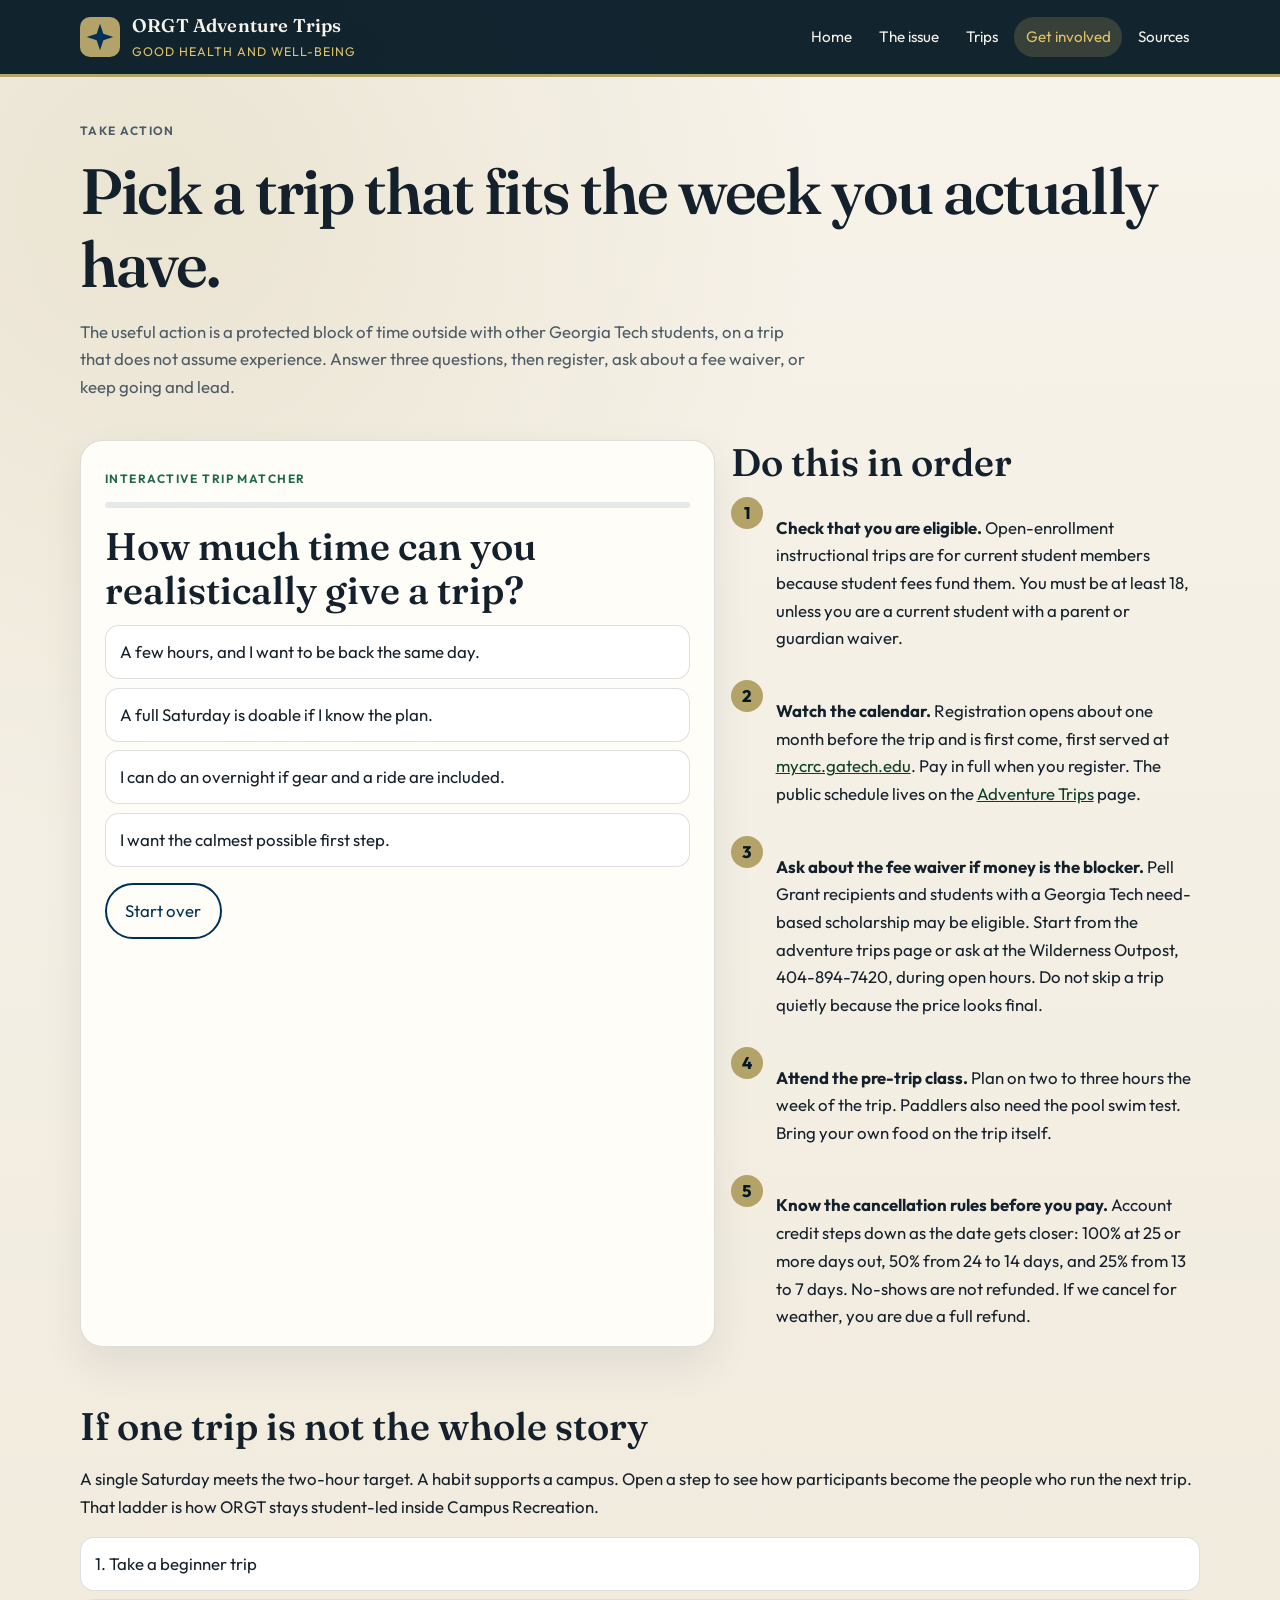
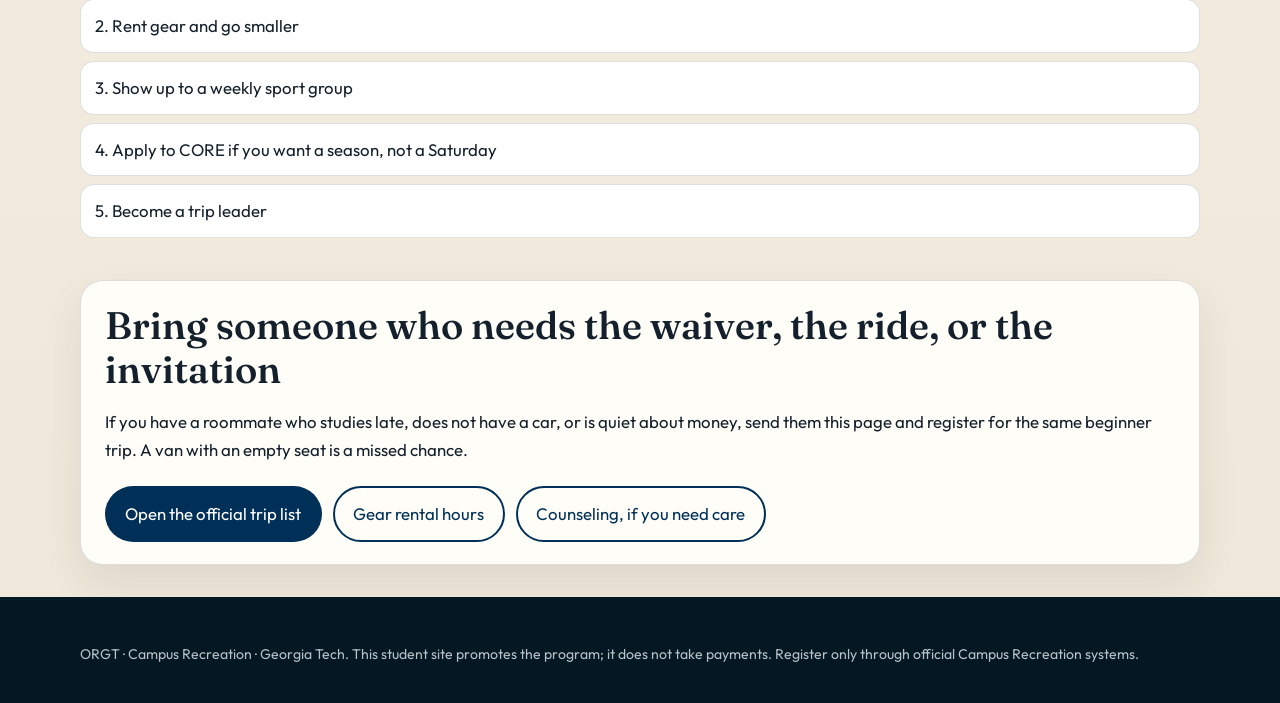
==== get-involved.html @ 02863498 "finish init" ====
<!DOCTYPE html>
<html lang="en">
<head>
  <meta charset="utf-8">
  <meta name="viewport" content="width=device-width, initial-scale=1">
  <title>Get involved | ORGT Adventure Trips</title>
  <meta name="description" content="Match a beginner ORGT trip to your week, then register, waive a fee if you qualify, or train to lead.">
  <link rel="preconnect" href="https://fonts.googleapis.com">
  <link rel="preconnect" href="https://fonts.gstatic.com" crossorigin>
  <link href="https://fonts.googleapis.com/css2?family=Fraunces:opsz,wght@9..144,500;9..144,620&family=Outfit:wght@400;560;700&display=swap" rel="stylesheet">
  <link rel="stylesheet" href="css/styles.css">
</head>
<body>
  <a class="skip" href="#main">Skip to content</a>
  <header class="site-header">
    <div class="header-inner">
      <a class="brand" href="index.html">
        <svg class="brand-mark" viewBox="0 0 48 48" aria-hidden="true"><rect width="48" height="48" rx="12" fill="#b3a369"/><path d="M24 8l4 12 12 4-12 4-4 12-4-12-12-4 12-4z" fill="#003057"/></svg>
        <div><strong>ORGT Adventure Trips</strong><span>Good health and well-being</span></div>
      </a>
      <button class="nav-toggle" type="button" aria-expanded="false" aria-controls="site-nav">Menu</button>
      <nav class="nav" id="site-nav" aria-label="Primary">
        <a href="index.html">Home</a>
        <a href="issue.html">The issue</a>
        <a href="trips.html">Trips</a>
        <a href="get-involved.html" aria-current="page">Get involved</a>
        <a href="sources.html">Sources</a>
      </nav>
    </div>
  </header>

  <main id="main">
    <div class="wrap">
      <header class="page-hero">
        <p class="kicker">Take action</p>
        <h1>Pick a trip that fits the week you actually have.</h1>
        <p>The useful action is a protected block of time outside with other Georgia Tech students, on a trip that does not assume experience. Answer three questions, then register, ask about a fee waiver, or keep going and lead.</p>
      </header>

      <section class="section grid-2">
        <div class="panel" data-quiz>
          <p class="kicker">Interactive trip matcher</p>
          <div class="quiz-progress" aria-hidden="true"><span data-progress></span></div>
          <div data-question>
            <h2 data-prompt>Loading</h2>
            <div class="choices" data-choices></div>
          </div>
          <div class="result" data-result hidden></div>
          <p><button class="btn btn-ghost" type="button" data-restart>Start over</button></p>
        </div>
        <div>
          <h2>Do this in order</h2>
          <div class="steps">
            <div class="step"><p><strong>Check that you are eligible.</strong> Open-enrollment instructional trips are for current student members because student fees fund them. You must be at least 18, unless you are a current student with a parent or guardian waiver.</p></div>
            <div class="step"><p><strong>Watch the calendar.</strong> Registration opens about one month before the trip and is first come, first served at <a href="https://mycrc.gatech.edu/">mycrc.gatech.edu</a>. Pay in full when you register. The public schedule lives on the <a href="https://crc.gatech.edu/adventure-trips/">Adventure Trips</a> page.</p></div>
            <div class="step"><p><strong>Ask about the fee waiver if money is the blocker.</strong> Pell Grant recipients and students with a Georgia Tech need-based scholarship may be eligible. Start from the adventure trips page or ask at the Wilderness Outpost, 404-894-7420, during open hours. Do not skip a trip quietly because the price looks final.</p></div>
            <div class="step"><p><strong>Attend the pre-trip class.</strong> Plan on two to three hours the week of the trip. Paddlers also need the pool swim test. Bring your own food on the trip itself.</p></div>
            <div class="step"><p><strong>Know the cancellation rules before you pay.</strong> Account credit steps down as the date gets closer: 100% at 25 or more days out, 50% from 24 to 14 days, and 25% from 13 to 7 days. No-shows are not refunded. If we cancel for weather, you are due a full refund.</p></div>
          </div>
        </div>
      </section>

      <section class="section">
        <h2>If one trip is not the whole story</h2>
        <p>A single Saturday meets the two-hour target. A habit supports a campus. Open a step to see how participants become the people who run the next trip. That ladder is how ORGT stays student-led inside Campus Recreation.</p>
        <div class="timeline" data-timeline>
          <button type="button" aria-expanded="false">1. Take a beginner trip</button>
          <p class="more" hidden>You learn the sport at the level the listing promises, meet a small group, and see whether time outside helps your week. Then invite one friend who thinks this is not for them.</p>
          <button type="button" aria-expanded="false">2. Rent gear and go smaller</button>
          <p class="more" hidden>The Wilderness Outpost rents camping gear, flatwater boats, and bouldering kits, and staff will talk you through a first campsite. Pick-up is generally Thursday and Friday, 2–5 p.m. A rental turns one trip into a practice you control.</p>
          <button type="button" aria-expanded="false">3. Show up to a weekly sport group</button>
          <p class="more" hidden>Between trips, sport groups train on campus: the climbing wall, pool sessions, and meetings for backpacking, biking, and the other sports.</p>
          <button type="button" aria-expanded="false">4. Apply to CORE if you want a season, not a Saturday</button>
          <p class="more" hidden>CORE adds weekly meetings, about one weekend a month, and a student-planned expedition. The published commitment fee has been $200, with financial aid so cost should not stop an application.</p>
          <button type="button" aria-expanded="false">5. Become a trip leader</button>
          <p class="more" hidden>Students who do well can be nominated and trained to lead. The program lasts because this year’s participant becomes next year’s instructor. Ask the staff on your trip about orientation.</p>
        </div>
      </section>

      <section class="section panel">
        <h2>Bring someone who needs the waiver, the ride, or the invitation</h2>
        <p>If you have a roommate who studies late, does not have a car, or is quiet about money, send them this page and register for the same beginner trip. A van with an empty seat is a missed chance.</p>
        <div class="actions">
          <a class="btn btn-primary" href="https://crc.gatech.edu/adventure-trips/">Open the official trip list</a>
          <a class="btn btn-ghost" href="https://crc.gatech.edu/wilderness-outpost/">Gear rental hours</a>
          <a class="btn btn-ghost" href="https://counseling.gatech.edu/">Counseling, if you need care</a>
        </div>
      </section>
    </div>
  </main>

  <footer class="site-footer">
    <div class="footer-inner">
      <p class="fine">ORGT · Campus Recreation · Georgia Tech. This student site promotes the program; it does not take payments. Register only through official Campus Recreation systems.</p>
    </div>
  </footer>
  <script src="js/site.js"></script>
</body>
</html>
---- css/styles.css ----
:root {
  --ink: #14202b;
  --navy: #003057;
  --navy-deep: #041824;
  --gold: #b3a369;
  --gold-bright: #e0c36a;
  --pine: #1f6a45;
  --pine-deep: #0e3d28;
  --clay: #c4652d;
  --cream: #f4efe4;
  --paper: #fbf7f0;
  --card: #fffdf8;
  --line: rgba(20, 32, 43, 0.14);
  --muted: #4d5b66;
  --shadow: 0 18px 40px rgba(4, 24, 36, 0.08);
  --serif: "Fraunces", "Iowan Old Style", Georgia, serif;
  --sans: "Outfit", "Avenir Next", "Segoe UI", sans-serif;
  --max: 1120px;
}

* { box-sizing: border-box; }
html { scroll-behavior: smooth; }
body {
  margin: 0;
  color: var(--ink);
  background:
    radial-gradient(circle at 12% 8%, rgba(179, 163, 105, 0.18), transparent 28%),
    linear-gradient(180deg, #f7f3ea 0%, var(--cream) 40%, #efe7d8 100%);
  font-family: var(--sans);
  font-size: 1.05rem;
  line-height: 1.65;
}
img, svg { max-width: 100%; display: block; }
a { color: var(--pine-deep); }
a:hover { color: var(--clay); }
.skip {
  position: absolute;
  left: 1rem;
  top: -4rem;
  background: var(--gold-bright);
  color: var(--navy-deep);
  padding: 0.5rem 0.8rem;
  z-index: 20;
}
.skip:focus { top: 0.6rem; }

.site-header {
  position: sticky;
  top: 0;
  z-index: 10;
  background: rgba(4, 24, 36, 0.94);
  color: #f7f3ea;
  backdrop-filter: blur(10px);
  border-bottom: 3px solid var(--gold);
}
.header-inner, .wrap, .footer-inner {
  width: min(var(--max), calc(100% - 2rem));
  margin: 0 auto;
}
.header-inner {
  display: flex;
  align-items: center;
  justify-content: space-between;
  gap: 1rem;
  min-height: 4.6rem;
}
.brand {
  display: flex;
  align-items: center;
  gap: 0.75rem;
  color: inherit;
  text-decoration: none;
}
.brand-mark {
  width: 2.5rem;
  height: 2.5rem;
  flex: none;
}
.brand strong {
  display: block;
  font-family: var(--serif);
  font-weight: 600;
  letter-spacing: 0.01em;
  font-size: 1.15rem;
}
.brand span {
  display: block;
  color: var(--gold-bright);
  font-size: 0.78rem;
  letter-spacing: 0.08em;
  text-transform: uppercase;
}
.nav-toggle {
  display: none;
  background: transparent;
  color: #fff;
  border: 1px solid rgba(255,255,255,0.35);
  border-radius: 999px;
  padding: 0.4rem 0.8rem;
  font: inherit;
}
.nav {
  display: flex;
  gap: 0.3rem;
  align-items: center;
}
.nav a {
  color: #f7f3ea;
  text-decoration: none;
  padding: 0.45rem 0.7rem;
  border-radius: 999px;
  font-size: 0.95rem;
}
.nav a[aria-current="page"], .nav a:hover {
  background: rgba(224, 195, 106, 0.18);
  color: var(--gold-bright);
}

.hero {
  display: grid;
  grid-template-columns: 1.15fr 0.85fr;
  gap: 2.5rem;
  align-items: center;
  padding: 3.2rem 0 2rem;
}
.kicker {
  display: inline-flex;
  align-items: center;
  gap: 0.45rem;
  text-transform: uppercase;
  letter-spacing: 0.12em;
  font-size: 0.75rem;
  font-weight: 650;
  color: var(--pine);
  margin: 0 0 0.8rem;
}
h1, h2, h3 { font-family: var(--serif); font-weight: 560; line-height: 1.15; }
h1 { font-size: clamp(2.4rem, 5vw, 4.3rem); margin: 0 0 1rem; letter-spacing: -0.03em; }
h2 { font-size: clamp(1.7rem, 3vw, 2.4rem); margin: 0 0 0.8rem; }
h3 { font-size: 1.35rem; margin: 0 0 0.4rem; }
.lede { font-size: 1.18rem; color: var(--muted); max-width: 42rem; }
.actions { display: flex; flex-wrap: wrap; gap: 0.7rem; margin-top: 1.4rem; }
.btn {
  display: inline-flex;
  align-items: center;
  justify-content: center;
  text-decoration: none;
  border-radius: 999px;
  padding: 0.75rem 1.15rem;
  font-weight: 650;
  border: 2px solid transparent;
  cursor: pointer;
  font: inherit;
}
.btn-primary { background: var(--navy); color: #fff; }
.btn-primary:hover { background: var(--pine-deep); color: #fff; }
.btn-ghost { background: transparent; border-color: var(--navy); color: var(--navy); }
.btn-ghost:hover { background: var(--navy); color: #fff; }
.btn-gold { background: var(--gold); color: var(--navy-deep); }
.btn-gold:hover { background: var(--gold-bright); color: var(--navy-deep); }

.hero-card {
  background: var(--navy-deep);
  color: #f7f3ea;
  border-radius: 1.6rem;
  padding: 1.4rem;
  box-shadow: var(--shadow);
  position: relative;
  overflow: hidden;
}
.hero-card svg.topo { position: absolute; inset: 0; width: 100%; height: 100%; opacity: 0.35; }
.hero-card .card-body { position: relative; }
.sdg {
  display: flex;
  gap: 0.9rem;
  align-items: center;
  background: #fff;
  color: var(--ink);
  border-radius: 1rem;
  padding: 0.8rem;
}
.sdg-num {
  width: 3.4rem;
  height: 3.4rem;
  border-radius: 0.7rem;
  background: #4c9f38;
  color: #fff;
  display: grid;
  place-items: center;
  font-family: var(--serif);
  font-size: 1.6rem;
  flex: none;
}
.stat-row {
  display: grid;
  grid-template-columns: repeat(4, 1fr);
  gap: 0.8rem;
  margin: 0.4rem 0 2.4rem;
}
.stat {
  background: var(--card);
  border: 1px solid var(--line);
  border-radius: 1rem;
  padding: 1rem;
}
.stat b {
  display: block;
  font-family: var(--serif);
  font-size: 1.55rem;
  color: var(--navy);
}
.stat span { color: var(--muted); font-size: 0.92rem; }

.section { padding: 1rem 0 2.6rem; }
.panel {
  background: var(--card);
  border: 1px solid var(--line);
  border-radius: 1.4rem;
  padding: 1.4rem 1.5rem;
  box-shadow: var(--shadow);
}
.grid-3, .grid-2 { display: grid; gap: 1rem; }
.grid-3 { grid-template-columns: repeat(3, 1fr); }
.grid-2 { grid-template-columns: 1.15fr 0.85fr; }
.card {
  background: var(--card);
  border: 1px solid var(--line);
  border-radius: 1.2rem;
  padding: 1.15rem 1.2rem;
}
.card p:last-child { margin-bottom: 0; }
.num-label {
  font-size: 0.78rem;
  letter-spacing: 0.12em;
  text-transform: uppercase;
  color: var(--clay);
  font-weight: 700;
}

.page-hero { padding: 2.4rem 0 0.4rem; }
.page-hero p { max-width: 46rem; color: var(--muted); }

.chart {
  display: grid;
  gap: 0.7rem;
}
.bar-btn {
  width: 100%;
  text-align: left;
  background: #f6f1e6;
  border: 1px solid var(--line);
  border-radius: 0.9rem;
  padding: 0.7rem 0.8rem;
  font: inherit;
  color: inherit;
  cursor: pointer;
}
.bar-btn[aria-pressed="true"], .bar-btn:hover { border-color: var(--navy); }
.bar-top { display: flex; justify-content: space-between; gap: 1rem; font-weight: 650; }
.track {
  height: 0.7rem;
  background: rgba(0, 48, 87, 0.08);
  border-radius: 999px;
  margin-top: 0.45rem;
  overflow: hidden;
}
.fill {
  display: block;
  height: 100%;
  width: 0;
  background: linear-gradient(90deg, var(--pine), var(--gold));
  border-radius: inherit;
}
.bar-btn[aria-pressed="true"] .fill, .chart.ready .fill { width: var(--w); }
.detail {
  min-height: 7.5rem;
  background: var(--navy);
  color: #f7f3ea;
  border-radius: 1rem;
  padding: 1rem 1.1rem;
}
.detail h3 { color: var(--gold-bright); }

.map-wrap {
  display: grid;
  grid-template-columns: 1.1fr 0.9fr;
  gap: 1rem;
  align-items: stretch;
}
.map {
  background:
    linear-gradient(160deg, #e7f0e4, #f7f1df 55%, #efe2cc);
  border-radius: 1.3rem;
  border: 1px solid var(--line);
  min-height: 420px;
  position: relative;
  overflow: hidden;
}
.region {
  position: absolute;
  border: 0;
  background: var(--navy);
  color: #fff;
  border-radius: 999px;
  padding: 0.45rem 0.7rem;
  font: inherit;
  font-size: 0.85rem;
  cursor: pointer;
  box-shadow: 0 8px 16px rgba(4, 24, 36, 0.18);
}
.region[aria-pressed="true"] { background: var(--clay); }
.map-note { position: absolute; left: 1rem; bottom: 0.8rem; right: 1rem; color: var(--muted); font-size: 0.85rem; }

.sports { display: grid; grid-template-columns: repeat(2, 1fr); gap: 0.8rem; }
.sport {
  border-left: 4px solid var(--gold);
  padding: 0.2rem 0 0.2rem 0.8rem;
}
.sport h3 { font-size: 1.1rem; }

.video-frame {
  position: relative;
  padding-top: 56.25%;
  border-radius: 1rem;
  overflow: hidden;
  background: #000;
}
.video-frame iframe {
  position: absolute;
  inset: 0;
  width: 100%;
  height: 100%;
  border: 0;
}

.steps { counter-reset: step; display: grid; gap: 0.7rem; }
.step {
  display: grid;
  grid-template-columns: auto 1fr;
  gap: 0.8rem;
  align-items: start;
}
.step::before {
  counter-increment: step;
  content: counter(step);
  width: 2rem;
  height: 2rem;
  border-radius: 50%;
  background: var(--gold);
  color: var(--navy-deep);
  display: grid;
  place-items: center;
  font-weight: 750;
}

.quiz-progress { height: 0.4rem; background: rgba(0,48,87,0.1); border-radius: 999px; margin-bottom: 1rem; }
.quiz-progress span { display: block; height: 100%; background: var(--pine); border-radius: inherit; width: 0; }
.choices { display: grid; gap: 0.55rem; }
.choices button, .timeline button {
  text-align: left;
  font: inherit;
  background: #fff;
  border: 1px solid var(--line);
  border-radius: 0.85rem;
  padding: 0.75rem 0.9rem;
  cursor: pointer;
  color: inherit;
}
.choices button:hover, .timeline button:hover, .choices button[aria-pressed="true"], .timeline button[aria-expanded="true"] {
  border-color: var(--navy);
  background: #f3f7f4;
}
.result {
  background: #eef6f0;
  border: 1px solid rgba(31, 106, 69, 0.25);
  border-radius: 1rem;
  padding: 1rem;
}
.timeline { display: grid; gap: 0.5rem; }
.timeline .more { padding: 0 0.3rem 0.4rem 0.4rem; color: var(--muted); }

.sources li { margin-bottom: 0.8rem; }
.callout {
  background: #fff6e8;
  border-left: 4px solid var(--clay);
  padding: 0.8rem 1rem;
  border-radius: 0.6rem;
}
.site-footer {
  background: var(--navy-deep);
  color: #e7e1d4;
  margin-top: 2rem;
  padding: 2rem 0 1.4rem;
}
.site-footer a { color: var(--gold-bright); }
.footer-grid { display: grid; grid-template-columns: 1.4fr 1fr 1fr; gap: 1.2rem; }
.fine { color: #b7c0c6; font-size: 0.88rem; }

@media (max-width: 860px) {
  .nav-toggle { display: inline-flex; }
  .nav {
    display: none;
    position: absolute;
    top: 100%;
    left: 0;
    right: 0;
    background: var(--navy-deep);
    flex-direction: column;
    align-items: stretch;
    padding: 0.6rem;
  }
  .nav.open { display: flex; }
  .hero, .grid-3, .grid-2, .stat-row, .map-wrap, .footer-grid, .sports {
    grid-template-columns: 1fr;
  }
  .region { position: static; margin: 0.45rem; }
  .map { min-height: 0; padding: 0.6rem; display: flex; flex-wrap: wrap; }
  .map-note { position: static; }
}
@media (prefers-reduced-motion: reduce) {
  html { scroll-behavior: auto; }
  .fill { transition: none; }
}
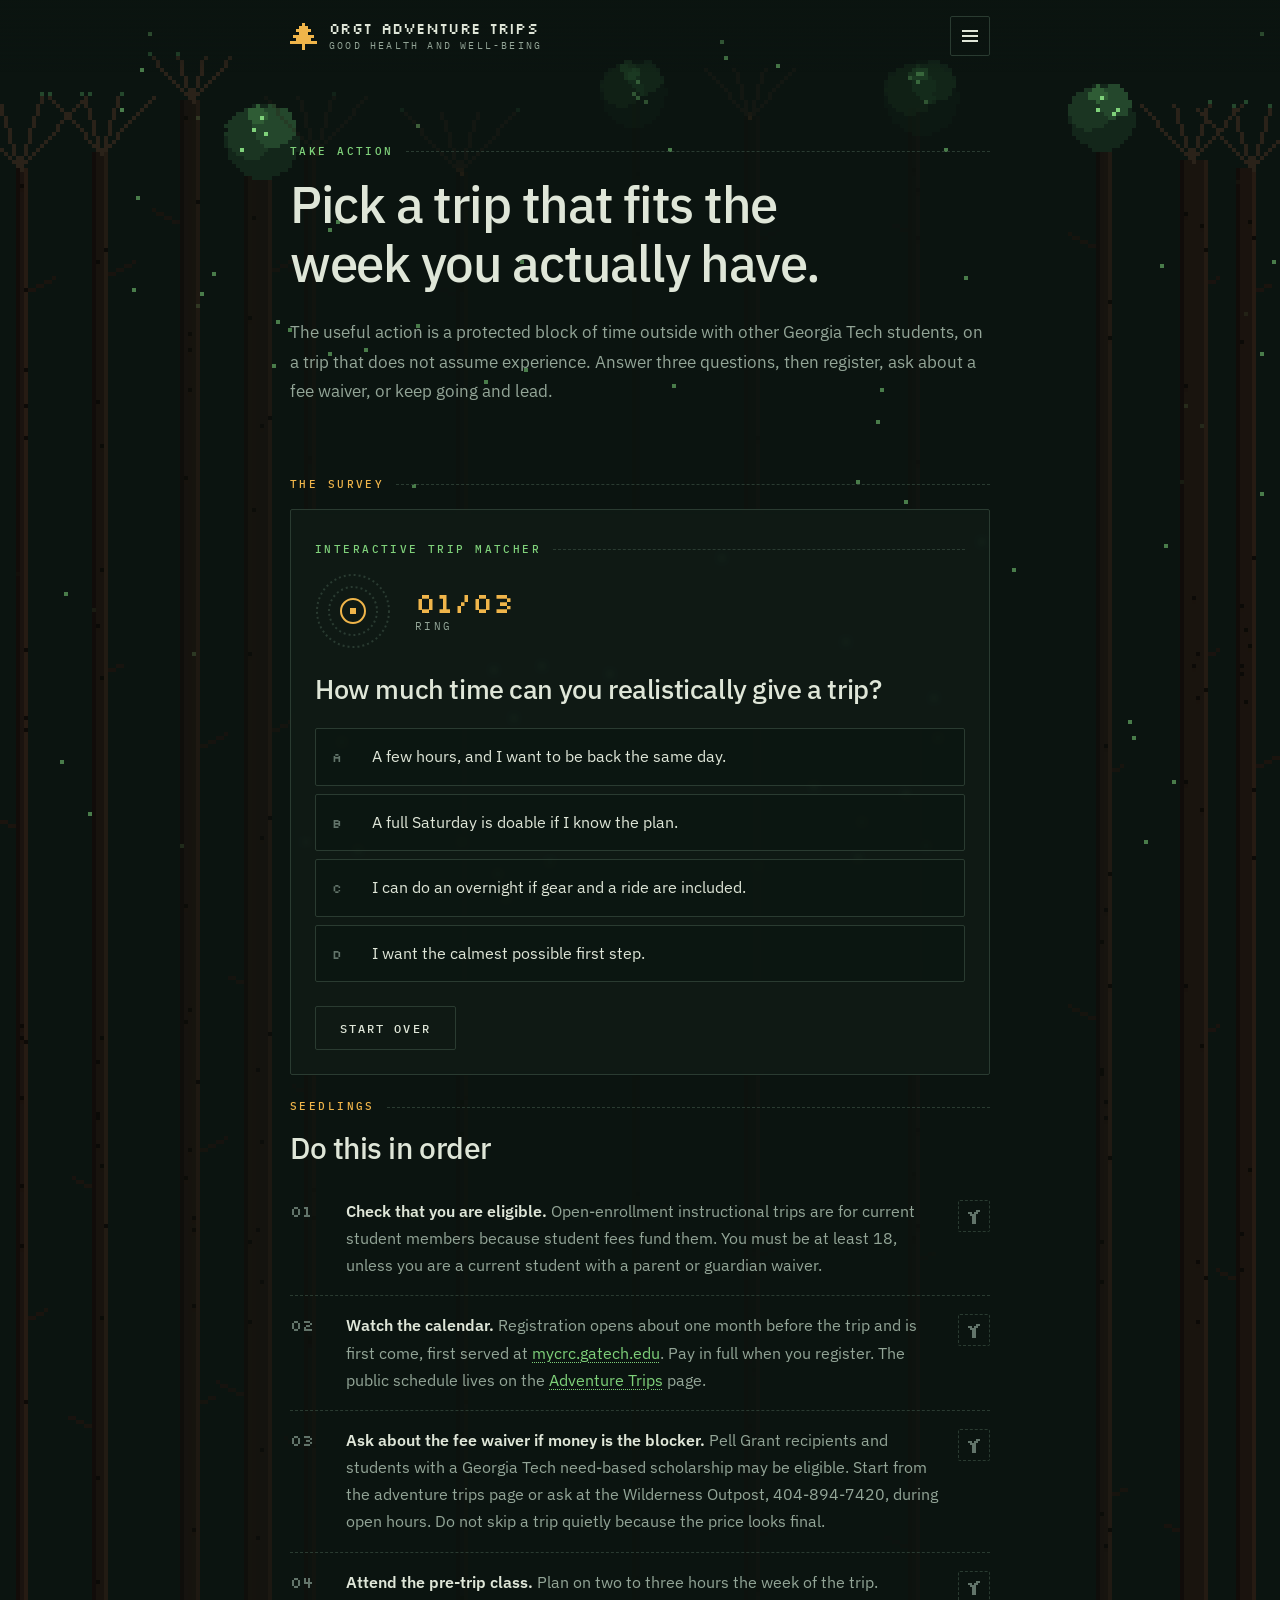
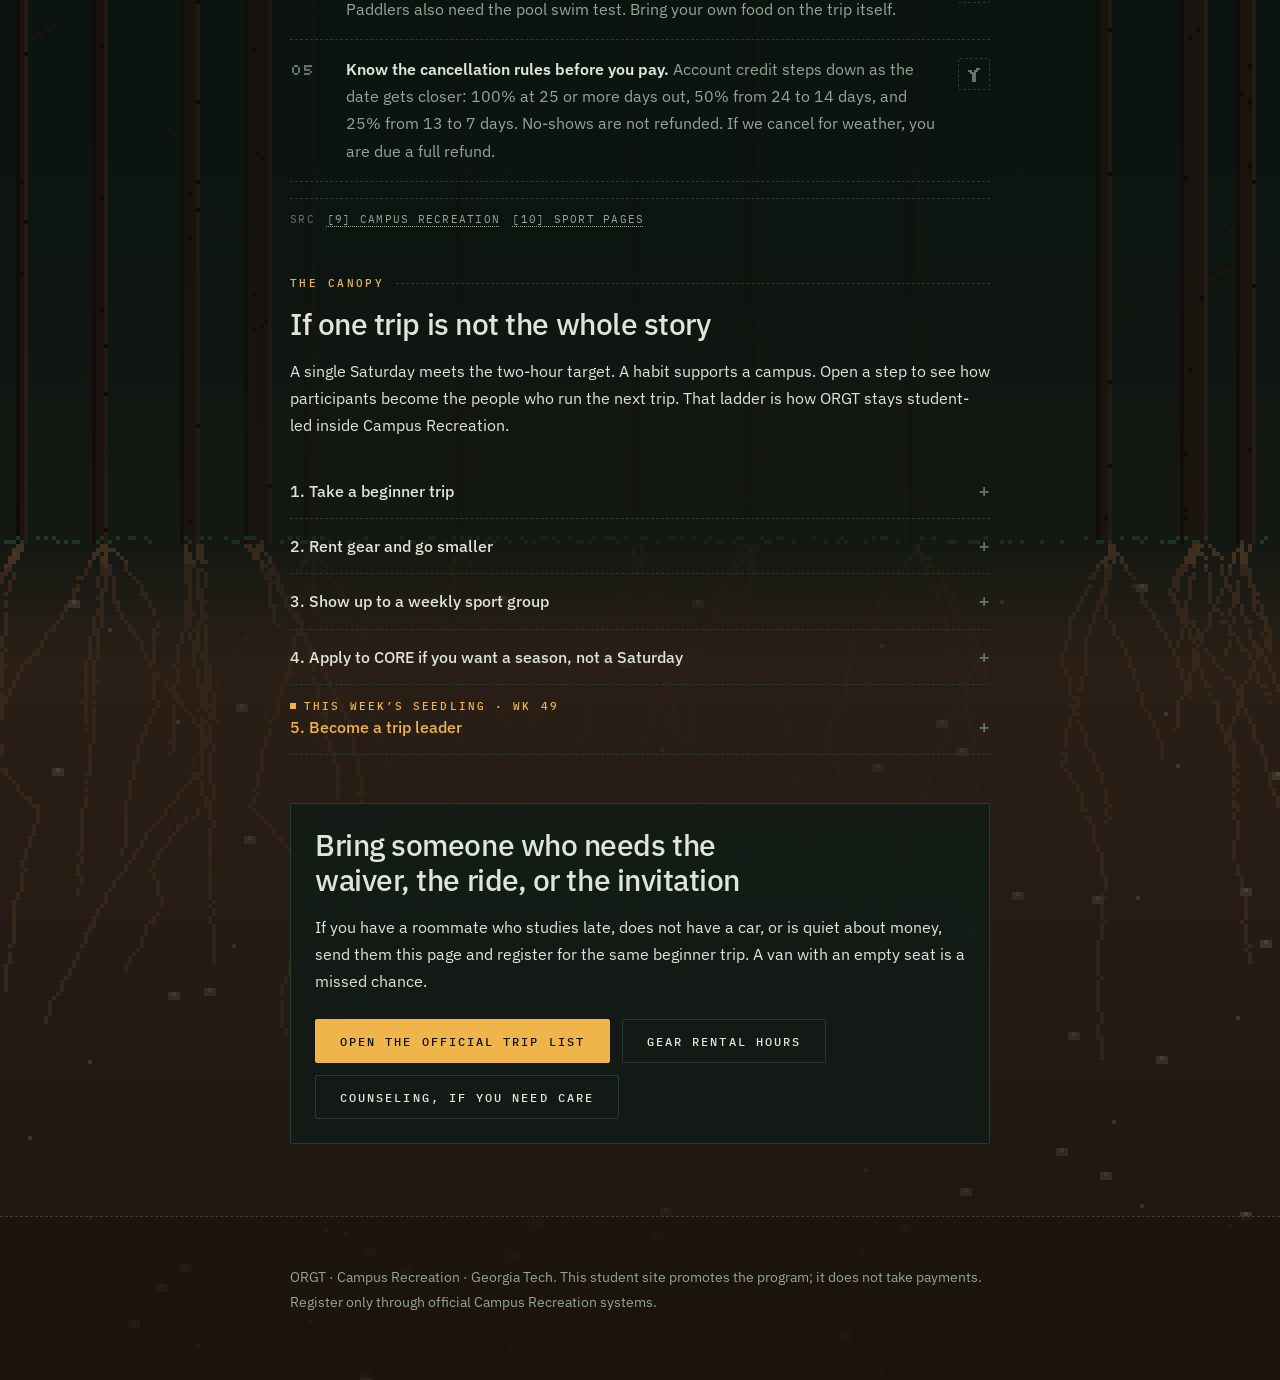
==== commit 37fd4414: "Pixel art design" ====
--- a/get-involved.html
+++ b/get-involved.html
@@ -7,18 +7,18 @@
   <meta name="description" content="Match a beginner ORGT trip to your week, then register, waive a fee if you qualify, or train to lead.">
   <link rel="preconnect" href="https://fonts.googleapis.com">
   <link rel="preconnect" href="https://fonts.gstatic.com" crossorigin>
-  <link href="https://fonts.googleapis.com/css2?family=Fraunces:opsz,wght@9..144,500;9..144,620&family=Outfit:wght@400;560;700&display=swap" rel="stylesheet">
+  <link href="https://fonts.googleapis.com/css2?family=IBM+Plex+Mono:wght@400;500&family=IBM+Plex+Sans:wght@400;500;600&family=Silkscreen&display=swap" rel="stylesheet">
   <link rel="stylesheet" href="css/styles.css">
 </head>
-<body>
+<body class="treeline">
   <a class="skip" href="#main">Skip to content</a>
   <header class="site-header">
     <div class="header-inner">
       <a class="brand" href="index.html">
-        <svg class="brand-mark" viewBox="0 0 48 48" aria-hidden="true"><rect width="48" height="48" rx="12" fill="#b3a369"/><path d="M24 8l4 12 12 4-12 4-4 12-4-12-12-4 12-4z" fill="#003057"/></svg>
+        <svg class="brand-mark" viewBox="0 0 9 9" aria-hidden="true"><path fill="currentColor" d="M4 0h1v1H4zM3 1h3v1H3zM2 2h5v1H2zM3 3h3v1H3zM1 4h7v1H1zM2 5h5v1H2zM0 6h9v1H0zM4 7h1v2H4z"/></svg>
         <div><strong>ORGT Adventure Trips</strong><span>Good health and well-being</span></div>
       </a>
-      <button class="nav-toggle" type="button" aria-expanded="false" aria-controls="site-nav">Menu</button>
+      <button class="nav-toggle" type="button" aria-expanded="false" aria-controls="site-nav"><span class="burger" aria-hidden="true"></span><span class="sr">Menu</span></button>
       <nav class="nav" id="site-nav" aria-label="Primary">
         <a href="index.html">Home</a>
         <a href="issue.html">The issue</a>
@@ -38,17 +38,21 @@
       </header>
 
       <section class="section grid-2">
-        <div class="panel" data-quiz>
-          <p class="kicker">Interactive trip matcher</p>
-          <div class="quiz-progress" aria-hidden="true"><span data-progress></span></div>
-          <div data-question>
-            <h2 data-prompt>Loading</h2>
-            <div class="choices" data-choices></div>
+        <div>
+          <p class="label">The Survey</p>
+          <div class="panel survey" data-quiz>
+            <p class="kicker">Interactive trip matcher</p>
+            <div class="survey-head" data-progress aria-hidden="true"></div>
+            <div data-question aria-live="polite">
+              <h2 data-prompt>Loading</h2>
+              <div class="choices" data-choices></div>
+            </div>
+            <div class="result" data-result hidden></div>
+            <p><button class="btn btn-ghost" type="button" data-restart>Start over</button></p>
           </div>
-          <div class="result" data-result hidden></div>
-          <p><button class="btn btn-ghost" type="button" data-restart>Start over</button></p>
         </div>
         <div>
+          <p class="label">Seedlings</p>
           <h2>Do this in order</h2>
           <div class="steps">
             <div class="step"><p><strong>Check that you are eligible.</strong> Open-enrollment instructional trips are for current student members because student fees fund them. You must be at least 18, unless you are a current student with a parent or guardian waiver.</p></div>
@@ -57,10 +61,12 @@
             <div class="step"><p><strong>Attend the pre-trip class.</strong> Plan on two to three hours the week of the trip. Paddlers also need the pool swim test. Bring your own food on the trip itself.</p></div>
             <div class="step"><p><strong>Know the cancellation rules before you pay.</strong> Account credit steps down as the date gets closer: 100% at 25 or more days out, 50% from 24 to 14 days, and 25% from 13 to 7 days. No-shows are not refunded. If we cancel for weather, you are due a full refund.</p></div>
           </div>
+          <p class="fn"><span>Src</span><a href="sources.html#src-9">[9] Campus Recreation</a><a href="sources.html#src-10">[10] Sport pages</a></p>
         </div>
       </section>
 
       <section class="section">
+        <p class="label">The Canopy</p>
         <h2>If one trip is not the whole story</h2>
         <p>A single Saturday meets the two-hour target. A habit supports a campus. Open a step to see how participants become the people who run the next trip. That ladder is how ORGT stays student-led inside Campus Recreation.</p>
         <div class="timeline" data-timeline>
--- a/css/styles.css
+++ b/css/styles.css
@@ -1,423 +1,630 @@
+/* ==========================================================================
+   THE TREELINE — ORGT Adventure Trips
+   A vertical cross-section of a forest. Canopy at the top of every page,
+   trunks through the middle, roots and soil at the bottom.
+   Style guide: DESIGN.md
+   ========================================================================== */
+
 :root {
-  --ink: #14202b;
-  --navy: #003057;
-  --navy-deep: #041824;
-  --gold: #b3a369;
-  --gold-bright: #e0c36a;
-  --pine: #1f6a45;
-  --pine-deep: #0e3d28;
-  --clay: #c4652d;
-  --cream: #f4efe4;
-  --paper: #fbf7f0;
-  --card: #fffdf8;
-  --line: rgba(20, 32, 43, 0.14);
-  --muted: #4d5b66;
-  --shadow: 0 18px 40px rgba(4, 24, 36, 0.08);
-  --serif: "Fraunces", "Iowan Old Style", Georgia, serif;
-  --sans: "Outfit", "Avenir Next", "Segoe UI", sans-serif;
-  --max: 1120px;
+  /* ground */
+  --forest-0: #0b1410;   /* base */
+  --forest-1: #101c16;   /* raised */
+  --forest-2: #16251d;   /* panel */
+  --forest-3: #1f3127;   /* hover */
+  --soil-0: #2a1f17;     /* lower sections */
+  --soil-1: #1c150f;     /* deepest */
+
+  /* ink */
+  --text: #dfe6d8;
+  --text-dim: #93a597;
+  --text-faint: #62746a;
+  --line: #2a3b31;
+  --line-soil: #4a3a2c;
+
+  /* two accents */
+  --leaf: #7fd17a;       /* data and growth */
+  --leaf-dim: #3d6b3b;
+  --amber: #f0b54a;      /* you and the brand */
+  --amber-dim: #7c5a22;
+
+  /* type */
+  --pixel: "Silkscreen", "Courier New", monospace;
+  --mono: "IBM Plex Mono", ui-monospace, "SFMono-Regular", Menlo, monospace;
+  --sans: "IBM Plex Sans", system-ui, -apple-system, "Segoe UI", sans-serif;
+
+  /* spacing, 4px base */
+  --s1: 4px;  --s2: 8px;  --s3: 12px; --s4: 16px;
+  --s5: 24px; --s6: 32px; --s7: 48px; --s8: 72px; --s9: 112px;
+
+  --col: 700px;
+  --radius: 2px;
+  --soil-line: 72%;      /* where the trunk meets the ground, matched in site.js */
+
+  --ease: cubic-bezier(.2, .7, .2, 1);
+  --t-fast: 160ms;
+  --t-med: 420ms;
 }
 
 * { box-sizing: border-box; }
-html { scroll-behavior: smooth; }
+html { scroll-behavior: smooth; background: var(--soil-1); }
 body {
   margin: 0;
-  color: var(--ink);
-  background:
-    radial-gradient(circle at 12% 8%, rgba(179, 163, 105, 0.18), transparent 28%),
-    linear-gradient(180deg, #f7f3ea 0%, var(--cream) 40%, #efe7d8 100%);
+  position: relative;
+  min-height: 100vh;
+  color: var(--text);
   font-family: var(--sans);
-  font-size: 1.05rem;
-  line-height: 1.65;
+  font-size: 1rem;
+  line-height: 1.7;
+  background: linear-gradient(180deg,
+    var(--forest-0) 0%,
+    var(--forest-0) 58%,
+    #141812 var(--soil-line),
+    var(--soil-0) calc(var(--soil-line) + 4%),
+    var(--soil-1) 100%);
+  -webkit-font-smoothing: antialiased;
+  overflow-x: hidden;
+  isolation: isolate; /* keeps the world canvases above the body gradient */
 }
 img, svg { max-width: 100%; display: block; }
-a { color: var(--pine-deep); }
-a:hover { color: var(--clay); }
+::selection { background: var(--amber); color: var(--forest-0); }
+
+a {
+  color: var(--leaf);
+  text-decoration: underline;
+  text-decoration-style: dotted;
+  text-underline-offset: 3px;
+  text-decoration-thickness: 1px;
+}
+a:hover { color: var(--amber); text-decoration-style: solid; }
+:focus-visible { outline: 2px solid var(--amber); outline-offset: 3px; }
+
 .skip {
-  position: absolute;
-  left: 1rem;
-  top: -4rem;
-  background: var(--gold-bright);
-  color: var(--navy-deep);
-  padding: 0.5rem 0.8rem;
-  z-index: 20;
-}
-.skip:focus { top: 0.6rem; }
+  position: absolute; left: var(--s4); top: -4rem; z-index: 40;
+  background: var(--amber); color: var(--forest-0);
+  font: 500 12px/1 var(--mono); letter-spacing: .14em; text-transform: uppercase;
+  padding: var(--s3) var(--s4); text-decoration: none;
+}
+.skip:focus { top: var(--s3); }
+[hidden] { display: none !important; }
+.sr {
+  position: absolute; width: 1px; height: 1px; overflow: hidden;
+  clip: rect(0 0 0 0); white-space: nowrap;
+}
+
+/* ---------- The world ---------------------------------------------------- */
+
+.world {
+  position: absolute; left: 0; top: 0; width: 100%;
+  z-index: -1; pointer-events: none;
+  image-rendering: pixelated; image-rendering: crisp-edges;
+}
+.world-fx {
+  position: fixed; inset: 0; width: 100%; height: 100%;
+  z-index: -1; pointer-events: none;
+  image-rendering: pixelated;
+}
+
+/* ---------- Chrome: brand + hamburger, nothing else --------------------- */
 
 .site-header {
-  position: sticky;
-  top: 0;
-  z-index: 10;
-  background: rgba(4, 24, 36, 0.94);
-  color: #f7f3ea;
-  backdrop-filter: blur(10px);
-  border-bottom: 3px solid var(--gold);
+  position: sticky; top: 0; z-index: 30;
+  background: linear-gradient(180deg, rgba(11,20,16,.92), rgba(11,20,16,.0));
 }
 .header-inner, .wrap, .footer-inner {
-  width: min(var(--max), calc(100% - 2rem));
+  width: min(var(--col), calc(100% - 2 * var(--s5)));
   margin: 0 auto;
 }
 .header-inner {
-  display: flex;
-  align-items: center;
-  justify-content: space-between;
-  gap: 1rem;
-  min-height: 4.6rem;
+  display: flex; align-items: center; justify-content: space-between;
+  gap: var(--s4); min-height: 72px;
 }
 .brand {
-  display: flex;
-  align-items: center;
-  gap: 0.75rem;
-  color: inherit;
-  text-decoration: none;
-}
-.brand-mark {
-  width: 2.5rem;
-  height: 2.5rem;
-  flex: none;
-}
+  display: flex; align-items: center; gap: var(--s3);
+  color: var(--amber); text-decoration: none;
+}
+.brand:hover { color: var(--amber); }
+.brand-mark { width: 27px; height: 27px; flex: none; shape-rendering: crispEdges; }
 .brand strong {
   display: block;
-  font-family: var(--serif);
-  font-weight: 600;
-  letter-spacing: 0.01em;
-  font-size: 1.15rem;
+  font: 400 15px/1.1 var(--pixel);
+  letter-spacing: .02em;
 }
 .brand span {
-  display: block;
-  color: var(--gold-bright);
-  font-size: 0.78rem;
-  letter-spacing: 0.08em;
-  text-transform: uppercase;
-}
+  display: block; margin-top: 3px;
+  font: 400 10px/1 var(--mono);
+  letter-spacing: .22em; text-transform: uppercase;
+  color: var(--text-dim);
+}
+
 .nav-toggle {
-  display: none;
-  background: transparent;
-  color: #fff;
-  border: 1px solid rgba(255,255,255,0.35);
-  border-radius: 999px;
-  padding: 0.4rem 0.8rem;
-  font: inherit;
-}
+  position: relative; z-index: 32;
+  width: 40px; height: 40px; padding: 0;
+  display: grid; place-items: center;
+  background: transparent; color: var(--text);
+  border: 1px solid var(--line); border-radius: var(--radius);
+  cursor: pointer;
+}
+.nav-toggle:hover { border-color: var(--leaf); }
+.burger, .burger::before, .burger::after {
+  display: block; width: 16px; height: 2px; background: currentColor;
+  transition: transform var(--t-fast) var(--ease), background var(--t-fast);
+}
+.burger { position: relative; }
+.burger::before, .burger::after { content: ""; position: absolute; left: 0; }
+.burger::before { top: -5px; }
+.burger::after { top: 5px; }
+.nav-toggle[aria-expanded="true"] .burger { background: transparent; }
+.nav-toggle[aria-expanded="true"] .burger::before { transform: translateY(5px) rotate(45deg); }
+.nav-toggle[aria-expanded="true"] .burger::after { transform: translateY(-5px) rotate(-45deg); }
+
 .nav {
-  display: flex;
-  gap: 0.3rem;
-  align-items: center;
+  position: fixed; top: 0; right: 0; bottom: 0; z-index: 31;
+  width: min(360px, 100%);
+  display: flex; flex-direction: column; gap: 2px;
+  padding: 96px var(--s6) var(--s6);
+  background: var(--forest-1);
+  border-left: 1px solid var(--line);
+  transform: translateX(100%);
+  visibility: hidden;
+  transition: transform var(--t-med) var(--ease), visibility 0s linear var(--t-med);
+}
+.nav.open {
+  transform: none; visibility: visible;
+  transition: transform var(--t-med) var(--ease), visibility 0s;
 }
 .nav a {
-  color: #f7f3ea;
-  text-decoration: none;
-  padding: 0.45rem 0.7rem;
-  border-radius: 999px;
-  font-size: 0.95rem;
-}
-.nav a[aria-current="page"], .nav a:hover {
-  background: rgba(224, 195, 106, 0.18);
-  color: var(--gold-bright);
-}
-
-.hero {
-  display: grid;
-  grid-template-columns: 1.15fr 0.85fr;
-  gap: 2.5rem;
-  align-items: center;
-  padding: 3.2rem 0 2rem;
-}
-.kicker {
-  display: inline-flex;
-  align-items: center;
-  gap: 0.45rem;
-  text-transform: uppercase;
-  letter-spacing: 0.12em;
-  font-size: 0.75rem;
-  font-weight: 650;
-  color: var(--pine);
-  margin: 0 0 0.8rem;
-}
-h1, h2, h3 { font-family: var(--serif); font-weight: 560; line-height: 1.15; }
-h1 { font-size: clamp(2.4rem, 5vw, 4.3rem); margin: 0 0 1rem; letter-spacing: -0.03em; }
-h2 { font-size: clamp(1.7rem, 3vw, 2.4rem); margin: 0 0 0.8rem; }
-h3 { font-size: 1.35rem; margin: 0 0 0.4rem; }
-.lede { font-size: 1.18rem; color: var(--muted); max-width: 42rem; }
-.actions { display: flex; flex-wrap: wrap; gap: 0.7rem; margin-top: 1.4rem; }
+  display: flex; align-items: baseline; gap: var(--s3);
+  padding: var(--s3) 0;
+  border-bottom: 1px dashed var(--line);
+  color: var(--text); text-decoration: none;
+  font: 500 13px/1.2 var(--mono); letter-spacing: .18em; text-transform: uppercase;
+}
+.nav a::before {
+  content: "";
+  width: 6px; height: 6px; flex: none; transform: translateY(-1px);
+  background: var(--line);
+}
+.nav a:hover { color: var(--leaf); }
+.nav a:hover::before { background: var(--leaf); }
+.nav a[aria-current="page"] { color: var(--amber); }
+.nav a[aria-current="page"]::before { background: var(--amber); }
+
+.canopy-readout {
+  margin-top: auto; padding-top: var(--s5);
+  font: 400 11px/1.6 var(--mono); letter-spacing: .2em; text-transform: uppercase;
+  color: var(--text-dim);
+}
+.canopy-readout b { color: var(--leaf); font-weight: 500; }
+.canopy-bar { display: flex; gap: 3px; margin-top: var(--s2); }
+.canopy-bar i { width: 14px; height: 14px; background: var(--forest-3); }
+.canopy-bar i.on { background: var(--leaf); }
+
+/* ---------- Type ------------------------------------------------------- */
+
+h1, h2, h3 {
+  font-family: var(--sans); font-weight: 500;
+  line-height: 1.15; letter-spacing: -.015em; color: var(--text);
+  text-wrap: balance;
+}
+h1 { font-size: clamp(2.1rem, 6vw, 3.2rem); margin: 0 0 var(--s5); letter-spacing: -.025em; }
+h2 { font-size: clamp(1.45rem, 3.4vw, 1.9rem); margin: 0 0 var(--s4); }
+h3 { font-size: 1.15rem; margin: 0 0 var(--s2); }
+p { margin: 0 0 var(--s4); }
+em { color: var(--text); }
+strong { font-weight: 600; color: var(--text); }
+
+/* Section headers: small-caps label + dashed rule to the edge */
+.kicker, .label, .num-label {
+  display: flex; align-items: center; gap: var(--s3);
+  margin: 0 0 var(--s4);
+  font: 500 11px/1.4 var(--mono);
+  letter-spacing: .22em; text-transform: uppercase;
+  color: var(--leaf);
+}
+.kicker::after, .label::after, .num-label::after {
+  content: ""; flex: 1; min-width: var(--s5);
+  border-top: 1px dashed var(--line);
+}
+.label { color: var(--amber); }
+.label .idx { color: var(--text-faint); }
+
+.lede { font-size: 1.12rem; color: var(--text-dim); }
+.fine { color: var(--text-dim); font-size: .85rem; }
+
+/* footnotes: cite the source for every number shown */
+.fn {
+  display: flex; flex-wrap: wrap; gap: var(--s1) var(--s3);
+  margin: var(--s4) 0 0; padding-top: var(--s3);
+  border-top: 1px dashed var(--line);
+  font: 400 10.5px/1.6 var(--mono); letter-spacing: .12em; text-transform: uppercase;
+  color: var(--text-faint);
+}
+.fn a { color: var(--text-dim); }
+.fn a:hover { color: var(--amber); }
+sup.ref { font: 500 .62em/0 var(--mono); letter-spacing: .04em; margin-left: 1px; }
+sup.ref a { text-decoration: none; color: var(--text-faint); }
+sup.ref a:hover { color: var(--amber); }
+
+/* ---------- Layout ------------------------------------------------------ */
+
+main { display: block; }
+.wrap { padding-bottom: var(--s8); }
+.section { padding: var(--s7) 0 0; }
+.grid-2, .grid-3 { display: grid; grid-template-columns: 1fr; gap: var(--s5); }
+
+.panel {
+  background: rgba(16, 28, 22, .82);
+  border: 1px solid var(--line);
+  border-radius: var(--radius);
+  padding: var(--s5);
+  backdrop-filter: blur(3px);
+  -webkit-backdrop-filter: blur(3px);
+}
+.section.panel { margin-top: var(--s7); }
+.panel p:last-child, .card p:last-child { margin-bottom: 0; }
+
+.hero { padding: var(--s8) 0 var(--s5); display: grid; gap: var(--s7); }
+.page-hero { padding: var(--s8) 0 var(--s2); }
+.page-hero p:not(.kicker) { color: var(--text-dim); font-size: 1.08rem; }
+
+.actions { display: flex; flex-wrap: wrap; gap: var(--s3); margin-top: var(--s5); }
 .btn {
-  display: inline-flex;
-  align-items: center;
-  justify-content: center;
-  text-decoration: none;
-  border-radius: 999px;
-  padding: 0.75rem 1.15rem;
-  font-weight: 650;
-  border: 2px solid transparent;
-  cursor: pointer;
-  font: inherit;
-}
-.btn-primary { background: var(--navy); color: #fff; }
-.btn-primary:hover { background: var(--pine-deep); color: #fff; }
-.btn-ghost { background: transparent; border-color: var(--navy); color: var(--navy); }
-.btn-ghost:hover { background: var(--navy); color: #fff; }
-.btn-gold { background: var(--gold); color: var(--navy-deep); }
-.btn-gold:hover { background: var(--gold-bright); color: var(--navy-deep); }
+  display: inline-flex; align-items: center; justify-content: center; gap: var(--s2);
+  min-height: 44px; padding: 0 var(--s5);
+  border: 1px solid var(--line); border-radius: var(--radius);
+  background: transparent; color: var(--text);
+  font: 500 11.5px/1 var(--mono); letter-spacing: .18em; text-transform: uppercase;
+  text-decoration: none; cursor: pointer;
+  transition: border-color var(--t-fast), color var(--t-fast), background var(--t-fast);
+}
+.btn-primary { background: var(--amber); border-color: var(--amber); color: var(--forest-0); }
+.btn-primary:hover { background: #ffc965; border-color: #ffc965; color: var(--forest-0); }
+.btn-ghost:hover { border-color: var(--leaf); color: var(--leaf); }
+.btn-gold { border-color: var(--amber-dim); color: var(--amber); }
+.btn-gold:hover { border-color: var(--amber); color: var(--amber); }
+
+/* ---------- Home ------------------------------------------------------- */
 
 .hero-card {
-  background: var(--navy-deep);
-  color: #f7f3ea;
-  border-radius: 1.6rem;
-  padding: 1.4rem;
-  box-shadow: var(--shadow);
-  position: relative;
-  overflow: hidden;
-}
-.hero-card svg.topo { position: absolute; inset: 0; width: 100%; height: 100%; opacity: 0.35; }
+  position: relative; overflow: hidden;
+  background: rgba(16, 28, 22, .86);
+  border: 1px solid var(--line); border-radius: var(--radius);
+  padding: var(--s5);
+}
+.hero-card svg.topo { position: absolute; inset: 0; width: 100%; height: 100%; opacity: .22; }
+.hero-card svg.topo path { stroke: var(--leaf); stroke-width: 1; stroke-dasharray: 2 4; }
 .hero-card .card-body { position: relative; }
 .sdg {
-  display: flex;
-  gap: 0.9rem;
-  align-items: center;
-  background: #fff;
-  color: var(--ink);
-  border-radius: 1rem;
-  padding: 0.8rem;
-}
+  display: flex; gap: var(--s4); align-items: center;
+  padding-bottom: var(--s4); margin-bottom: var(--s4);
+  border-bottom: 1px dashed var(--line);
+}
+.sdg strong { font: 500 11px/1.5 var(--mono); letter-spacing: .18em; text-transform: uppercase; color: var(--leaf); }
+.sdg p { color: var(--text-dim); }
 .sdg-num {
-  width: 3.4rem;
-  height: 3.4rem;
-  border-radius: 0.7rem;
-  background: #4c9f38;
-  color: #fff;
-  display: grid;
-  place-items: center;
-  font-family: var(--serif);
-  font-size: 1.6rem;
-  flex: none;
-}
+  width: 64px; height: 64px; flex: none;
+  display: grid; place-items: center;
+  border: 1px solid var(--leaf-dim);
+  font: 400 34px/1 var(--pixel); color: var(--leaf);
+}
+
 .stat-row {
-  display: grid;
-  grid-template-columns: repeat(4, 1fr);
-  gap: 0.8rem;
-  margin: 0.4rem 0 2.4rem;
+  display: grid; grid-template-columns: repeat(2, 1fr);
+  border-top: 1px solid var(--line); border-left: 1px solid var(--line);
+  margin: var(--s5) 0 0;
 }
 .stat {
-  background: var(--card);
-  border: 1px solid var(--line);
-  border-radius: 1rem;
-  padding: 1rem;
+  padding: var(--s5) var(--s4);
+  border-right: 1px solid var(--line); border-bottom: 1px solid var(--line);
+  background: rgba(11, 20, 16, .7);
 }
 .stat b {
+  display: block; margin-bottom: var(--s2);
+  font: 400 34px/1 var(--pixel); color: var(--leaf);
+}
+.stat span {
   display: block;
-  font-family: var(--serif);
-  font-size: 1.55rem;
-  color: var(--navy);
-}
-.stat span { color: var(--muted); font-size: 0.92rem; }
-
-.section { padding: 1rem 0 2.6rem; }
-.panel {
-  background: var(--card);
-  border: 1px solid var(--line);
-  border-radius: 1.4rem;
-  padding: 1.4rem 1.5rem;
-  box-shadow: var(--shadow);
-}
-.grid-3, .grid-2 { display: grid; gap: 1rem; }
-.grid-3 { grid-template-columns: repeat(3, 1fr); }
-.grid-2 { grid-template-columns: 1.15fr 0.85fr; }
+  font: 400 11px/1.6 var(--mono); letter-spacing: .12em; text-transform: uppercase;
+  color: var(--text-dim);
+}
+.stat-row + .fn { margin-top: 0; border-top: 0; }
+
 .card {
-  background: var(--card);
-  border: 1px solid var(--line);
-  border-radius: 1.2rem;
-  padding: 1.15rem 1.2rem;
-}
-.card p:last-child { margin-bottom: 0; }
-.num-label {
-  font-size: 0.78rem;
-  letter-spacing: 0.12em;
-  text-transform: uppercase;
-  color: var(--clay);
-  font-weight: 700;
-}
-
-.page-hero { padding: 2.4rem 0 0.4rem; }
-.page-hero p { max-width: 46rem; color: var(--muted); }
-
-.chart {
-  display: grid;
-  gap: 0.7rem;
-}
+  padding: var(--s5) 0 0;
+  border-top: 1px dashed var(--line);
+}
+.grid-3 > .card:first-child { border-top: 0; padding-top: 0; }
+.num-label { color: var(--amber); }
+
+/* ---------- The issue: thin-line chart -------------------------------- */
+
+.chart { display: grid; gap: 0; }
 .bar-btn {
-  width: 100%;
-  text-align: left;
-  background: #f6f1e6;
-  border: 1px solid var(--line);
-  border-radius: 0.9rem;
-  padding: 0.7rem 0.8rem;
-  font: inherit;
-  color: inherit;
+  width: 100%; text-align: left;
+  background: transparent; color: inherit;
+  border: 0; border-bottom: 1px dashed var(--line);
+  padding: var(--s4) 0; cursor: pointer; font: inherit;
+}
+.bar-top {
+  display: flex; justify-content: space-between; align-items: baseline; gap: var(--s4);
+  font: 400 11px/1.4 var(--mono); letter-spacing: .14em; text-transform: uppercase;
+  color: var(--text-dim);
+}
+.bar-top span:last-child { font: 400 16px/1 var(--pixel); letter-spacing: 0; color: var(--leaf); white-space: nowrap; }
+.track { position: relative; height: 9px; margin-top: var(--s3); }
+.track::before {
+  content: ""; position: absolute; left: 0; right: 0; top: 4px;
+  border-top: 1px solid var(--line);
+}
+.fill {
+  position: absolute; left: 0; top: 3px; height: 3px; width: 0;
+  background: var(--leaf-dim);
+  transition: width 900ms var(--ease);
+}
+.fill::after {
+  content: ""; position: absolute; right: -1px; top: -3px;
+  width: 1px; height: 9px; background: var(--leaf);
+}
+.chart.ready .fill, .bar-btn[aria-pressed="true"] .fill { width: var(--w); }
+.bar-btn:hover .bar-top, .bar-btn[aria-pressed="true"] .bar-top { color: var(--text); }
+.bar-btn[aria-pressed="true"] .fill { background: var(--leaf); }
+.detail {
+  min-height: 9rem; margin-top: var(--s5);
+  padding: var(--s4) 0 0 var(--s4);
+  border-left: 2px solid var(--leaf);
+}
+.detail h3 { color: var(--leaf); }
+.detail p { color: var(--text-dim); }
+.callout {
+  padding: var(--s3) var(--s4);
+  border: 1px dashed var(--amber-dim); border-radius: var(--radius);
+  font: 400 11.5px/1.6 var(--mono); letter-spacing: .1em; text-transform: uppercase;
+  color: var(--amber);
+}
+
+/* ---------- Trips: map ------------------------------------------------- */
+
+.map-wrap { display: grid; gap: var(--s4); margin-top: var(--s5); }
+.map {
+  position: relative; overflow: hidden; min-height: 400px;
+  border: 1px solid var(--line); border-radius: var(--radius);
+  background:
+    repeating-radial-gradient(ellipse at 62% 22%, transparent 0 22px, rgba(127,209,122,.09) 22px 23px),
+    repeating-radial-gradient(ellipse at 24% 70%, transparent 0 26px, rgba(127,209,122,.06) 26px 27px),
+    var(--forest-1);
+}
+.region {
+  position: absolute; display: inline-flex; align-items: center; gap: var(--s2);
+  padding: 6px 10px 6px 8px;
+  border: 1px solid var(--line); border-radius: var(--radius);
+  background: var(--forest-0); color: var(--text);
+  font: 500 10.5px/1 var(--mono); letter-spacing: .16em; text-transform: uppercase;
   cursor: pointer;
 }
-.bar-btn[aria-pressed="true"], .bar-btn:hover { border-color: var(--navy); }
-.bar-top { display: flex; justify-content: space-between; gap: 1rem; font-weight: 650; }
-.track {
-  height: 0.7rem;
-  background: rgba(0, 48, 87, 0.08);
-  border-radius: 999px;
-  margin-top: 0.45rem;
-  overflow: hidden;
-}
-.fill {
-  display: block;
-  height: 100%;
-  width: 0;
-  background: linear-gradient(90deg, var(--pine), var(--gold));
-  border-radius: inherit;
-}
-.bar-btn[aria-pressed="true"] .fill, .chart.ready .fill { width: var(--w); }
-.detail {
-  min-height: 7.5rem;
-  background: var(--navy);
-  color: #f7f3ea;
-  border-radius: 1rem;
-  padding: 1rem 1.1rem;
-}
-.detail h3 { color: var(--gold-bright); }
-
-.map-wrap {
-  display: grid;
-  grid-template-columns: 1.1fr 0.9fr;
-  gap: 1rem;
-  align-items: stretch;
-}
-.map {
-  background:
-    linear-gradient(160deg, #e7f0e4, #f7f1df 55%, #efe2cc);
-  border-radius: 1.3rem;
-  border: 1px solid var(--line);
-  min-height: 420px;
-  position: relative;
-  overflow: hidden;
-}
-.region {
-  position: absolute;
-  border: 0;
-  background: var(--navy);
-  color: #fff;
-  border-radius: 999px;
-  padding: 0.45rem 0.7rem;
-  font: inherit;
-  font-size: 0.85rem;
-  cursor: pointer;
-  box-shadow: 0 8px 16px rgba(4, 24, 36, 0.18);
-}
-.region[aria-pressed="true"] { background: var(--clay); }
-.map-note { position: absolute; left: 1rem; bottom: 0.8rem; right: 1rem; color: var(--muted); font-size: 0.85rem; }
-
-.sports { display: grid; grid-template-columns: repeat(2, 1fr); gap: 0.8rem; }
-.sport {
-  border-left: 4px solid var(--gold);
-  padding: 0.2rem 0 0.2rem 0.8rem;
-}
-.sport h3 { font-size: 1.1rem; }
+.region::before { content: ""; width: 6px; height: 6px; background: var(--leaf); }
+.region:hover { border-color: var(--leaf); }
+.region[aria-pressed="true"] { border-color: var(--amber); color: var(--amber); }
+.region[aria-pressed="true"]::before { background: var(--amber); }
+.map-note {
+  position: absolute; left: var(--s4); right: var(--s4); bottom: var(--s3); margin: 0;
+  font: 400 10.5px/1.5 var(--mono); letter-spacing: .1em; text-transform: uppercase;
+  color: var(--text-faint);
+}
+
+.sports {
+  display: grid; grid-template-columns: repeat(2, 1fr);
+  border-top: 1px solid var(--line); border-left: 1px solid var(--line);
+}
+.sport { padding: var(--s4); border-right: 1px solid var(--line); border-bottom: 1px solid var(--line); background: rgba(11,20,16,.7); }
+.sport h3 { font: 500 11.5px/1.4 var(--mono); letter-spacing: .16em; text-transform: uppercase; color: var(--leaf); }
+.sport p { margin: 0; font-size: .92rem; color: var(--text-dim); }
 
 .video-frame {
-  position: relative;
-  padding-top: 56.25%;
-  border-radius: 1rem;
-  overflow: hidden;
-  background: #000;
-}
-.video-frame iframe {
-  position: absolute;
-  inset: 0;
-  width: 100%;
-  height: 100%;
-  border: 0;
-}
-
-.steps { counter-reset: step; display: grid; gap: 0.7rem; }
+  position: relative; padding-top: 56.25%; margin: var(--s5) 0;
+  border: 1px solid var(--line); background: #000; overflow: hidden;
+}
+.video-frame iframe { position: absolute; inset: 0; width: 100%; height: 100%; border: 0; }
+
+/* ---------- Get involved: Seedlings (steps) --------------------------- */
+
+.steps { counter-reset: step; display: grid; }
 .step {
-  display: grid;
-  grid-template-columns: auto 1fr;
-  gap: 0.8rem;
-  align-items: start;
+  display: grid; grid-template-columns: 40px 1fr 32px;
+  gap: var(--s4); align-items: start;
+  padding: var(--s4) 0;
+  border-bottom: 1px dashed var(--line);
 }
 .step::before {
   counter-increment: step;
-  content: counter(step);
-  width: 2rem;
-  height: 2rem;
-  border-radius: 50%;
-  background: var(--gold);
-  color: var(--navy-deep);
-  display: grid;
-  place-items: center;
-  font-weight: 750;
-}
-
-.quiz-progress { height: 0.4rem; background: rgba(0,48,87,0.1); border-radius: 999px; margin-bottom: 1rem; }
-.quiz-progress span { display: block; height: 100%; background: var(--pine); border-radius: inherit; width: 0; }
-.choices { display: grid; gap: 0.55rem; }
-.choices button, .timeline button {
-  text-align: left;
-  font: inherit;
-  background: #fff;
-  border: 1px solid var(--line);
-  border-radius: 0.85rem;
-  padding: 0.75rem 0.9rem;
-  cursor: pointer;
-  color: inherit;
-}
-.choices button:hover, .timeline button:hover, .choices button[aria-pressed="true"], .timeline button[aria-expanded="true"] {
-  border-color: var(--navy);
-  background: #f3f7f4;
-}
-.result {
-  background: #eef6f0;
-  border: 1px solid rgba(31, 106, 69, 0.25);
-  border-radius: 1rem;
-  padding: 1rem;
-}
-.timeline { display: grid; gap: 0.5rem; }
-.timeline .more { padding: 0 0.3rem 0.4rem 0.4rem; color: var(--muted); }
-
-.sources li { margin-bottom: 0.8rem; }
-.callout {
-  background: #fff6e8;
-  border-left: 4px solid var(--clay);
-  padding: 0.8rem 1rem;
-  border-radius: 0.6rem;
-}
+  content: counter(step, decimal-leading-zero);
+  font: 400 16px/1.7 var(--pixel); color: var(--text-faint);
+}
+.step p { margin: 0; color: var(--text-dim); }
+.step.planted::before { color: var(--leaf); }
+.seed {
+  width: 32px; height: 32px; padding: 0; margin-top: 2px;
+  display: grid; place-items: center;
+  background: transparent; border: 1px dashed var(--line); border-radius: var(--radius);
+  color: var(--text-faint); cursor: pointer;
+}
+.seed svg { width: 16px; height: 16px; shape-rendering: crispEdges; }
+.seed:hover { border-color: var(--leaf); color: var(--leaf); }
+.seed[aria-pressed="true"] { border-style: solid; border-color: var(--leaf); color: var(--leaf); background: rgba(127,209,122,.08); }
+
+/* ---------- Get involved: The Canopy (ladder) ------------------------- */
+
+.timeline { display: grid; margin-top: var(--s5); }
+.timeline button {
+  width: 100%; text-align: left;
+  display: flex; justify-content: space-between; align-items: center; gap: var(--s4);
+  padding: var(--s4) 0;
+  background: transparent; color: var(--text);
+  border: 0; border-bottom: 1px dashed var(--line);
+  font: 500 1rem/1.4 var(--sans); cursor: pointer;
+}
+.timeline button::after {
+  content: "+"; font: 400 14px/1 var(--pixel); color: var(--text-faint);
+}
+.timeline button[aria-expanded="true"]::after { content: "−"; color: var(--leaf); }
+.timeline button:hover { color: var(--leaf); }
+.timeline .more { margin: 0; padding: var(--s3) 0 var(--s4) var(--s4); border-left: 2px solid var(--leaf-dim); color: var(--text-dim); }
+.timeline .is-weekly { color: var(--amber); }
+.weekly-tag {
+  display: flex; align-items: center; gap: var(--s2);
+  margin: var(--s4) 0 calc(-1 * var(--s3));
+  font: 500 10.5px/1 var(--mono); letter-spacing: .2em; text-transform: uppercase;
+  color: var(--amber);
+}
+.weekly-tag::before { content: ""; width: 6px; height: 6px; background: var(--amber); animation: blink 1.6s steps(2) infinite; }
+
+/* ---------- The Survey ------------------------------------------------- */
+
+.survey { padding: var(--s6) var(--s5) var(--s5); }
+.survey-head {
+  display: flex; align-items: center; gap: var(--s5);
+  margin-bottom: var(--s5);
+}
+.ring-progress { width: 76px; height: 76px; flex: none; }
+.ring-progress circle { fill: none; stroke-width: 2; transition: stroke var(--t-med) var(--ease); }
+.ring-progress .r-empty { stroke: var(--line); stroke-dasharray: 2 3; }
+.ring-progress .r-done { stroke: var(--leaf); }
+.ring-progress .r-now { stroke: var(--amber); animation: breathe 2.4s ease-in-out infinite; }
+.ring-progress .pith { fill: var(--amber); stroke: none; }
+.ring-count {
+  font: 400 11px/1.6 var(--mono); letter-spacing: .22em; text-transform: uppercase;
+  color: var(--text-dim);
+}
+.ring-count b { display: block; font: 400 28px/1.1 var(--pixel); letter-spacing: 0; color: var(--amber); }
+.survey h2 { font-size: clamp(1.35rem, 3.6vw, 1.7rem); margin-bottom: var(--s5); }
+
+.choices { display: grid; gap: var(--s2); counter-reset: opt; }
+.choices button {
+  counter-increment: opt;
+  display: grid; grid-template-columns: 28px 1fr; gap: var(--s3); align-items: baseline;
+  width: 100%; text-align: left;
+  padding: var(--s4); min-height: 52px;
+  background: rgba(11, 20, 16, .6); color: var(--text);
+  border: 1px solid var(--line); border-radius: var(--radius);
+  font: 400 .98rem/1.5 var(--sans); cursor: pointer;
+  transition: border-color var(--t-fast), background var(--t-fast), transform var(--t-fast) var(--ease);
+}
+.choices button::before {
+  content: counter(opt, upper-alpha);
+  font: 400 13px/1.5 var(--pixel); color: var(--text-faint);
+}
+.choices button:hover, .choices button:focus-visible {
+  border-color: var(--leaf); background: var(--forest-3); transform: translateX(4px);
+}
+.choices button:hover::before { color: var(--leaf); }
+.survey [data-restart] { margin-top: var(--s5); }
+.survey > p:last-child { margin: 0; }
+
+/* ---------- The Rings -------------------------------------------------- */
+
+.result { animation: rise var(--t-med) var(--ease) both; }
+.rings-hero {
+  position: relative; display: grid; place-items: center;
+  aspect-ratio: 1 / 1; width: min(100%, 360px); margin: 0 auto var(--s5);
+}
+.rings-hero svg.rings { position: absolute; inset: 0; width: 100%; height: 100%; overflow: visible; }
+.rings circle { fill: none; stroke-width: 1.5; }
+.rings .ring-1 { stroke: var(--leaf); }
+.rings .ring-2 { stroke: var(--leaf); opacity: .65; }
+.rings .ring-3 { stroke: var(--leaf); opacity: .4; }
+.rings .ring-dash { stroke: var(--line); stroke-dasharray: 2 4; }
+.rings circle { stroke-dasharray: 1200; stroke-dashoffset: 1200; animation: draw 1.4s var(--ease) forwards; }
+.rings .ring-2 { animation-delay: .15s; }
+.rings .ring-3 { animation-delay: .3s; }
+.rings .ring-dash { stroke-dasharray: 2 4; stroke-dashoffset: 0; animation: none; }
+.rings-num { position: relative; text-align: center; }
+.big {
+  display: block;
+  font: 400 clamp(72px, 20vw, 128px)/.9 var(--pixel);
+  color: var(--amber);
+  text-shadow: 0 0 32px rgba(240, 181, 74, .25);
+}
+.unit {
+  display: block; margin-top: var(--s3);
+  font: 500 11px/1.4 var(--mono); letter-spacing: .3em; text-transform: uppercase;
+  color: var(--text-dim);
+}
+
+.curve { margin: 0 0 var(--s6); }
+.curve svg { width: 100%; height: auto; overflow: visible; }
+.curve .grid line { stroke: var(--line); stroke-width: 1; }
+.curve .axis text, .curve .tag {
+  font: 400 9px var(--mono); letter-spacing: .14em; text-transform: uppercase; fill: var(--text-faint);
+}
+.curve .area { fill: rgba(127, 209, 122, .07); }
+.curve .line {
+  fill: none; stroke: var(--leaf); stroke-width: 1.5;
+  stroke-dasharray: 900; stroke-dashoffset: 900;
+  animation: draw 1.6s .3s var(--ease) forwards;
+}
+.curve .threshold { stroke: var(--amber-dim); stroke-dasharray: 3 3; }
+.curve .you { fill: var(--amber); }
+.curve .you-halo { fill: none; stroke: var(--amber); opacity: .5; animation: breathe 2.4s ease-in-out infinite; }
+.curve .tag-you { fill: var(--amber); }
+
+.result-body { padding-left: var(--s4); border-left: 2px solid var(--amber); }
+.result-body h3 { font-size: 1.3rem; color: var(--text); }
+.result-body p { color: var(--text-dim); }
+.result-body .btn { margin-top: var(--s2); }
+
+/* ---------- Sources ---------------------------------------------------- */
+
+.sources { list-style: none; margin: 0; padding: 0; counter-reset: src; }
+.sources li {
+  counter-increment: src;
+  display: grid; grid-template-columns: 40px 1fr; gap: var(--s3);
+  padding: var(--s4) 0; border-bottom: 1px dashed var(--line-soil);
+  color: var(--text-dim); font-size: .94rem;
+  scroll-margin-top: 96px;
+}
+.sources li::before {
+  content: "[" counter(src) "]";
+  font: 400 12px/1.9 var(--mono); color: var(--leaf);
+}
+.sources li:target { background: rgba(240, 181, 74, .06); }
+.sources li:target::before { color: var(--amber); }
+
+/* ---------- Footer: the soil ------------------------------------------ */
+
 .site-footer {
-  background: var(--navy-deep);
-  color: #e7e1d4;
-  margin-top: 2rem;
-  padding: 2rem 0 1.4rem;
-}
-.site-footer a { color: var(--gold-bright); }
-.footer-grid { display: grid; grid-template-columns: 1.4fr 1fr 1fr; gap: 1.2rem; }
-.fine { color: #b7c0c6; font-size: 0.88rem; }
-
-@media (max-width: 860px) {
-  .nav-toggle { display: inline-flex; }
-  .nav {
-    display: none;
-    position: absolute;
-    top: 100%;
-    left: 0;
-    right: 0;
-    background: var(--navy-deep);
-    flex-direction: column;
-    align-items: stretch;
-    padding: 0.6rem;
-  }
-  .nav.open { display: flex; }
-  .hero, .grid-3, .grid-2, .stat-row, .map-wrap, .footer-grid, .sports {
-    grid-template-columns: 1fr;
-  }
-  .region { position: static; margin: 0.45rem; }
-  .map { min-height: 0; padding: 0.6rem; display: flex; flex-wrap: wrap; }
-  .map-note { position: static; }
-}
+  position: relative;
+  padding: var(--s7) 0 var(--s7);
+  border-top: 1px dashed var(--line-soil);
+  background: rgba(28, 21, 15, .7);
+  color: var(--text-dim);
+}
+.site-footer strong {
+  display: block; margin-bottom: var(--s2);
+  font: 500 11px/1.4 var(--mono); letter-spacing: .22em; text-transform: uppercase; color: var(--amber);
+}
+.site-footer p { font-size: .9rem; }
+.site-footer a { color: #d9b77a; }
+.footer-grid { display: grid; gap: var(--s5); }
+.footer-grid > div + div { padding-top: var(--s5); border-top: 1px dashed var(--line-soil); }
+
+/* ---------- Motion ----------------------------------------------------- */
+
+@keyframes draw { to { stroke-dashoffset: 0; } }
+@keyframes breathe { 0%, 100% { opacity: 1; } 50% { opacity: .35; } }
+@keyframes blink { 50% { opacity: 0; } }
+@keyframes rise { from { opacity: 0; transform: translateY(12px); } to { opacity: 1; transform: none; } }
+
+@media (max-width: 560px) {
+  .stat-row, .sports { grid-template-columns: 1fr; }
+  .step { grid-template-columns: 32px 1fr 32px; gap: var(--s3); }
+  .region { position: static; margin: var(--s1); }
+  .map { min-height: 0; padding: var(--s3); display: flex; flex-wrap: wrap; align-content: flex-start; }
+  .map-note { position: static; flex-basis: 100%; margin-top: var(--s3); }
+  .survey { padding: var(--s5) var(--s4) var(--s4); }
+}
+
 @media (prefers-reduced-motion: reduce) {
   html { scroll-behavior: auto; }
-  .fill { transition: none; }
-}
+  *, *::before, *::after { animation: none !important; transition: none !important; }
+  .rings circle, .curve .line { stroke-dashoffset: 0; }
+  .rings .ring-dash { stroke-dasharray: 2 4; }
+}
